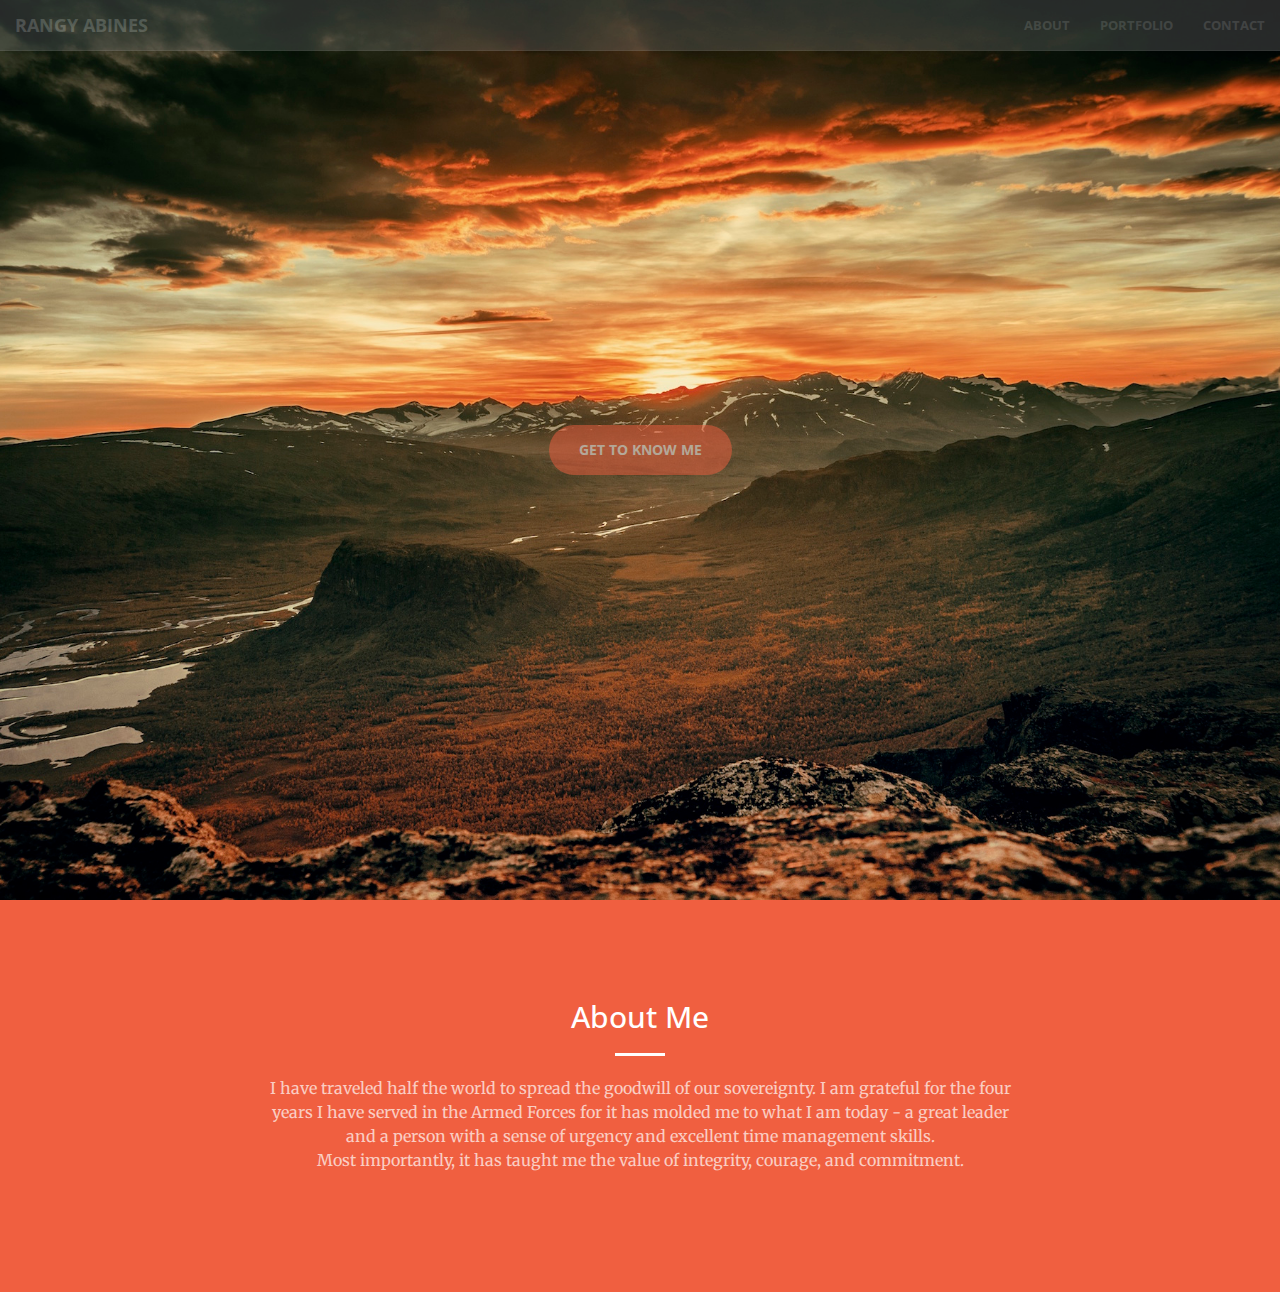
==== assignment2/index.html @ 612ea5e7 "updated files" ====
<!DOCTYPE html>
<html lang="en">

<head>

    <meta charset="utf-8">
    <meta http-equiv="X-UA-Compatible" content="IE=edge">
    <meta name="viewport" content="width=device-width, initial-scale=1">
    <meta name="description" content="">
    <meta name="author" content="">

    <title>Portfolio</title>

    <!-- Bootstrap Core CSS -->
    <link rel="stylesheet" href="css/bootstrap.min.css" type="text/css">

    <!-- Custom Fonts -->
    <link href='http://fonts.googleapis.com/css?family=Open+Sans:300italic,400italic,600italic,700italic,800italic,400,300,600,700,800' rel='stylesheet' type='text/css'>
    <link href='http://fonts.googleapis.com/css?family=Merriweather:400,300,300italic,400italic,700,700italic,900,900italic' rel='stylesheet' type='text/css'>
    <link rel="stylesheet" href="font-awesome/css/font-awesome.min.css" type="text/css">

    <!-- Plugin CSS -->
    <link rel="stylesheet" href="css/animate.min.css" type="text/css">

    <!-- Custom CSS -->
    <link rel="stylesheet" href="css/creative.css" type="text/css">

    <!-- HTML5 Shim and Respond.js IE8 support of HTML5 elements and media queries -->
    <!-- WARNING: Respond.js doesn't work if you view the page via file:// -->
    <!--[if lt IE 9]>
        <script src="https://oss.maxcdn.com/libs/html5shiv/3.7.0/html5shiv.js"></script>
        <script src="https://oss.maxcdn.com/libs/respond.js/1.4.2/respond.min.js"></script>
    <![endif]-->

</head>

<body id="page-top">

    <nav id="mainNav" class="navbar navbar-default navbar-fixed-top">
        <div class="container-fluid">
            <!-- Brand and toggle get grouped for better mobile display -->
            <div class="navbar-header">
                <button type="button" class="navbar-toggle collapsed" data-toggle="collapse" data-target="#bs-example-navbar-collapse-1">
                    <span class="sr-only">Toggle navigation</span>
                    <span class="icon-bar"></span>
                    <span class="icon-bar"></span>
                    <span class="icon-bar"></span>
                </button>
                <a class="navbar-brand page-scroll" href="#page-top">Rangy Abines</a>
            </div>

            <!-- Collect the nav links, forms, and other content for toggling -->
            <div class="collapse navbar-collapse" id="bs-example-navbar-collapse-1">
                <ul class="nav navbar-nav navbar-right">
                    <li>
                        <a class="page-scroll" href="index.html">About</a>
                    </li>
                    <li>
                        <a class="page-scroll" href="portfolio.html">Portfolio</a>
                    </li>
                    <li>
                        <a class="page-scroll" href="contact.html">Contact</a>
                    </li>
                </ul>
            </div>
            <!-- /.navbar-collapse -->
        </div>
        <!-- /.container-fluid -->
    </nav>

    <header>
        <div class="header-content">
            <div class="header-content-inner">
                <!-- <h1>Your Favorite Source of Free Bootstrap Themes</h1>
                <hr>
                <p>Start Bootstrap can help you build better websites using the Bootstrap CSS framework! Just download your template and start going, no strings attached!</p> -->
                <a href="#about" class="btn btn-primary btn-xl page-scroll">Get To Know Me</a>
            </div>
        </div>
    </header>

    <section class="bg-primary" id="about">
        <div class="container">
            <div class="row">
                <div class="col-lg-8 col-lg-offset-2 text-center">
                    <h2 class="section-heading">About Me</h2>
                    <hr class="light">
                    <p class="text-faded">I have traveled half the world to spread the goodwill of our sovereignty. I am grateful for the four years I have served in the Armed Forces for it has molded me to what I am today - a great leader and a person with a sense of urgency and excellent time management skills.<br> 
                    Most importantly, it has taught me the value of integrity, courage, and commitment.</p>
                </div>
            </div>
        </div>
    </section>

    <!-- jQuery -->
    <script src="js/jquery.js"></script>

    <!-- Bootstrap Core JavaScript -->
    <script src="js/bootstrap.min.js"></script>

    <!-- Plugin JavaScript -->
    <script src="js/jquery.easing.min.js"></script>
    <script src="js/jquery.fittext.js"></script>
    <script src="js/wow.min.js"></script>

    <!-- Custom Theme JavaScript -->
    <script src="js/creative.js"></script>

</body>

</html>
---- assignment2/css/creative.css ----
/*!
 * Start Bootstrap - Creative Bootstrap Theme (http://startbootstrap.com)
 * Code licensed under the Apache License v2.0.
 * For details, see http://www.apache.org/licenses/LICENSE-2.0.
 */

html,
body {
    width: 100%;
    height: 100%;
}

body {
    font-family: Merriweather,'Helvetica Neue',Arial,sans-serif;
}

hr {
    max-width: 50px;
    border-color: #f05f40;
    border-width: 3px;
}

hr.light {
    border-color: #fff;
}

a {
    color: #f05f40;
    -webkit-transition: all .35s;
    -moz-transition: all .35s;
    transition: all .35s;
}

a:hover,
a:focus {
    color: #eb3812;
}

h1,
h2,
h3,
h4,
h5,
h6 {
    font-family: 'Open Sans','Helvetica Neue',Arial,sans-serif;
}

p {
    margin-bottom: 20px;
    font-size: 16px;
    line-height: 1.5;
}

.bg-primary {
    background-color: #f05f40;
}

.bg-dark {
    color: #fff;
    background-color: #222;
}

.text-faded {
    color: rgba(255,255,255,.7);
}

section {
    padding: 100px 0;
}

aside {
    padding: 50px 0;
}

.no-padding {
    padding: 0;
}

.navbar-default {
    border-color: rgba(34,34,34,.05);
    font-family: 'Open Sans','Helvetica Neue',Arial,sans-serif;
    background-color: #fff;
    -webkit-transition: all .35s;
    -moz-transition: all .35s;
    transition: all .35s;
}

.navbar-default .navbar-header .navbar-brand {
    text-transform: uppercase;
    font-family: 'Open Sans','Helvetica Neue',Arial,sans-serif;
    font-weight: 700;
    color: #f05f40;
}

.navbar-default .navbar-header .navbar-brand:hover,
.navbar-default .navbar-header .navbar-brand:focus {
    color: #eb3812;
}

.navbar-default .nav > li>a,
.navbar-default .nav>li>a:focus {
    text-transform: uppercase;
    font-size: 13px;
    font-weight: 700;
    color: #222;
}

.navbar-default .nav > li>a:hover,
.navbar-default .nav>li>a:focus:hover {
    color: #f05f40;
}

.navbar-default .nav > li.active>a,
.navbar-default .nav>li.active>a:focus {
    color: #f05f40!important;
    background-color: gray;
    opacity: .3;
}

.navbar-default .nav > li.active>a:hover,
.navbar-default .nav>li.active>a:focus:hover {
    background-color: gray;
    opacity: .3;
}

@media(min-width:768px) {
    .navbar-default {
        border-color: rgba(255,255,255,.3);
        background-color: gray;
        opacity: .3;
    }

    .navbar-default .navbar-header .navbar-brand {
        color: rgba(255,255,255,.7);
    }

    .navbar-default .navbar-header .navbar-brand:hover,
    .navbar-default .navbar-header .navbar-brand:focus {
        color: #fff;
    }

    .navbar-default .nav > li>a,
    .navbar-default .nav>li>a:focus {
        color: rgba(255,255,255,.7);
    }

    .navbar-default .nav > li>a:hover,
    .navbar-default .nav>li>a:focus:hover {
        color: #fff;
    }

    .navbar-default.affix {
        border-color: rgba(34,34,34,.05);
        background-color: #fff;
    }

    .navbar-default.affix .navbar-header .navbar-brand {
        font-size: 14px;
        color: #f05f40;
    }

    .navbar-default.affix .navbar-header .navbar-brand:hover,
    .navbar-default.affix .navbar-header .navbar-brand:focus {
        color: #eb3812;
    }

    .navbar-default.affix .nav > li>a,
    .navbar-default.affix .nav>li>a:focus {
        color: #222;
    }

    .navbar-default.affix .nav > li>a:hover,
    .navbar-default.affix .nav>li>a:focus:hover {
        color: #f05f40;
    }
}

header {
    position: relative;
    width: 100%;
    min-height: auto;
    text-align: center;
    color: #fff;
    background-image: url(../img/header.jpg);
    background-position: center;
    -webkit-background-size: cover;
    -moz-background-size: cover;
    background-size: cover;
    -o-background-size: cover;
}

header .header-content {
    position: relative;
    width: 100%;
    padding: 100px 15px;
    text-align: center;
}

header .header-content .header-content-inner h1 {
    margin-top: 0;
    margin-bottom: 0;
    text-transform: uppercase;
    font-weight: 700;
}

header .header-content .header-content-inner hr {
    margin: 30px auto;
}

header .header-content .header-content-inner p {
    margin-bottom: 50px;
    font-size: 16px;
    font-weight: 300;
    color: rgba(255,255,255,.7);
}

@media(min-width:768px) {
    header {
        min-height: 100%;
    }

    header .header-content {
        position: absolute;
        top: 50%;
        padding: 0 50px;
        -webkit-transform: translateY(-50%);
        -ms-transform: translateY(-50%);
        transform: translateY(-50%);
    }

    header .header-content .header-content-inner {
        margin-right: auto;
        margin-left: auto;
        max-width: 1000px;
    }

    header .header-content .header-content-inner p {
        margin-right: auto;
        margin-left: auto;
        max-width: 80%;
        font-size: 18px;
    }
    .header-content-inner a {
        opacity: .5;
    }
}

.section-heading {
    margin-top: 0;
}

.service-box {
    margin: 50px auto 0;
    max-width: 400px;
}

@media(min-width:992px) {
    .service-box {
        margin: 20px auto 0;
    }
}

.service-box p {
    margin-bottom: 0;
}

.portfolio-box {
    display: block;
    position: relative;
    margin: 0 auto;
    max-width: 650px;
}

.portfolio-box .portfolio-box-caption {
    display: block;
    position: absolute;
    bottom: 0;
    width: 100%;
    height: 100%;
    text-align: center;
    color: #fff;
    opacity: 0;
    background: rgba(240,95,64,.9);
    -webkit-transition: all .35s;
    -moz-transition: all .35s;
    transition: all .35s;
}

.portfolio-box .portfolio-box-caption .portfolio-box-caption-content {
    position: absolute;
    top: 50%;
    width: 100%;
    text-align: center;
    transform: translateY(-50%);
}

.portfolio-box .portfolio-box-caption .portfolio-box-caption-content .project-category,
.portfolio-box .portfolio-box-caption .portfolio-box-caption-content .project-name {
    padding: 0 15px;
    font-family: 'Open Sans','Helvetica Neue',Arial,sans-serif;
}

.portfolio-box .portfolio-box-caption .portfolio-box-caption-content .project-category {
    text-transform: uppercase;
    font-size: 14px;
    font-weight: 600;
}

.portfolio-box .portfolio-box-caption .portfolio-box-caption-content .project-name {
    font-size: 18px;
}

.portfolio-box:hover .portfolio-box-caption {
    opacity: 1;
}

@media(min-width:768px) {
    .portfolio-box .portfolio-box-caption .portfolio-box-caption-content .project-category {
        font-size: 16px;
    }

    .portfolio-box .portfolio-box-caption .portfolio-box-caption-content .project-name {
        font-size: 22px;
    }
}

.call-to-action h2 {
    margin: 0 auto 20px;
}

.text-primary {
    color: #f05f40;
}

.no-gutter > [class*=col-] {
    padding-right: 0;
    padding-left: 0;
}

.btn-default {
    border-color: #fff;
    color: #222;
    background-color: #fff;
    -webkit-transition: all .35s;
    -moz-transition: all .35s;
    transition: all .35s;
}

.btn-default:hover,
.btn-default:focus,
.btn-default.focus,
.btn-default:active,
.btn-default.active,
.open > .dropdown-toggle.btn-default {
    border-color: #ededed;
    color: #222;
    background-color: #f2f2f2;
}

.btn-default:active,
.btn-default.active,
.open > .dropdown-toggle.btn-default {
    background-image: none;
}

.btn-default.disabled,
.btn-default[disabled],
fieldset[disabled] .btn-default,
.btn-default.disabled:hover,
.btn-default[disabled]:hover,
fieldset[disabled] .btn-default:hover,
.btn-default.disabled:focus,
.btn-default[disabled]:focus,
fieldset[disabled] .btn-default:focus,
.btn-default.disabled.focus,
.btn-default[disabled].focus,
fieldset[disabled] .btn-default.focus,
.btn-default.disabled:active,
.btn-default[disabled]:active,
fieldset[disabled] .btn-default:active,
.btn-default.disabled.active,
.btn-default[disabled].active,
fieldset[disabled] .btn-default.active {
    border-color: #fff;
    background-color: #fff;
}

.btn-default .badge {
    color: #fff;
    background-color: #222;
}

.btn-primary {
    border-color: #f05f40;
    color: #fff;
    background-color: #f05f40;
    -webkit-transition: all .35s;
    -moz-transition: all .35s;
    transition: all .35s;
}

.btn-primary:hover,
.btn-primary:focus,
.btn-primary.focus,
.btn-primary:active,
.btn-primary.active,
.open > .dropdown-toggle.btn-primary {
    border-color: #ed431f;
    color: #fff;
    background-color: #ee4b28;
}

.btn-primary:active,
.btn-primary.active,
.open > .dropdown-toggle.btn-primary {
    background-image: none;
}

.btn-primary.disabled,
.btn-primary[disabled],
fieldset[disabled] .btn-primary,
.btn-primary.disabled:hover,
.btn-primary[disabled]:hover,
fieldset[disabled] .btn-primary:hover,
.btn-primary.disabled:focus,
.btn-primary[disabled]:focus,
fieldset[disabled] .btn-primary:focus,
.btn-primary.disabled.focus,
.btn-primary[disabled].focus,
fieldset[disabled] .btn-primary.focus,
.btn-primary.disabled:active,
.btn-primary[disabled]:active,
fieldset[disabled] .btn-primary:active,
.btn-primary.disabled.active,
.btn-primary[disabled].active,
fieldset[disabled] .btn-primary.active {
    border-color: #f05f40;
    background-color: #f05f40;
}

.btn-primary .badge {
    color: #f05f40;
    background-color: #fff;
}

.btn {
    border: 0;
    border-radius: 300px;
    text-transform: uppercase;
    font-family: 'Open Sans','Helvetica Neue',Arial,sans-serif;
    font-weight: 700;
}

.btn-xl {
    padding: 15px 30px;
}

::-moz-selection {
    text-shadow: none;
    color: #fff;
    background: #222;
}

::selection {
    text-shadow: none;
    color: #fff;
    background: #222;
}

img::selection {
    color: #fff;
    background: 0 0;
}

img::-moz-selection {
    color: #fff;
    background: 0 0;
}

body {
    webkit-tap-highlight-color: #222;
}

.img-responsive {width: 650px;
                 height: 350px;
}
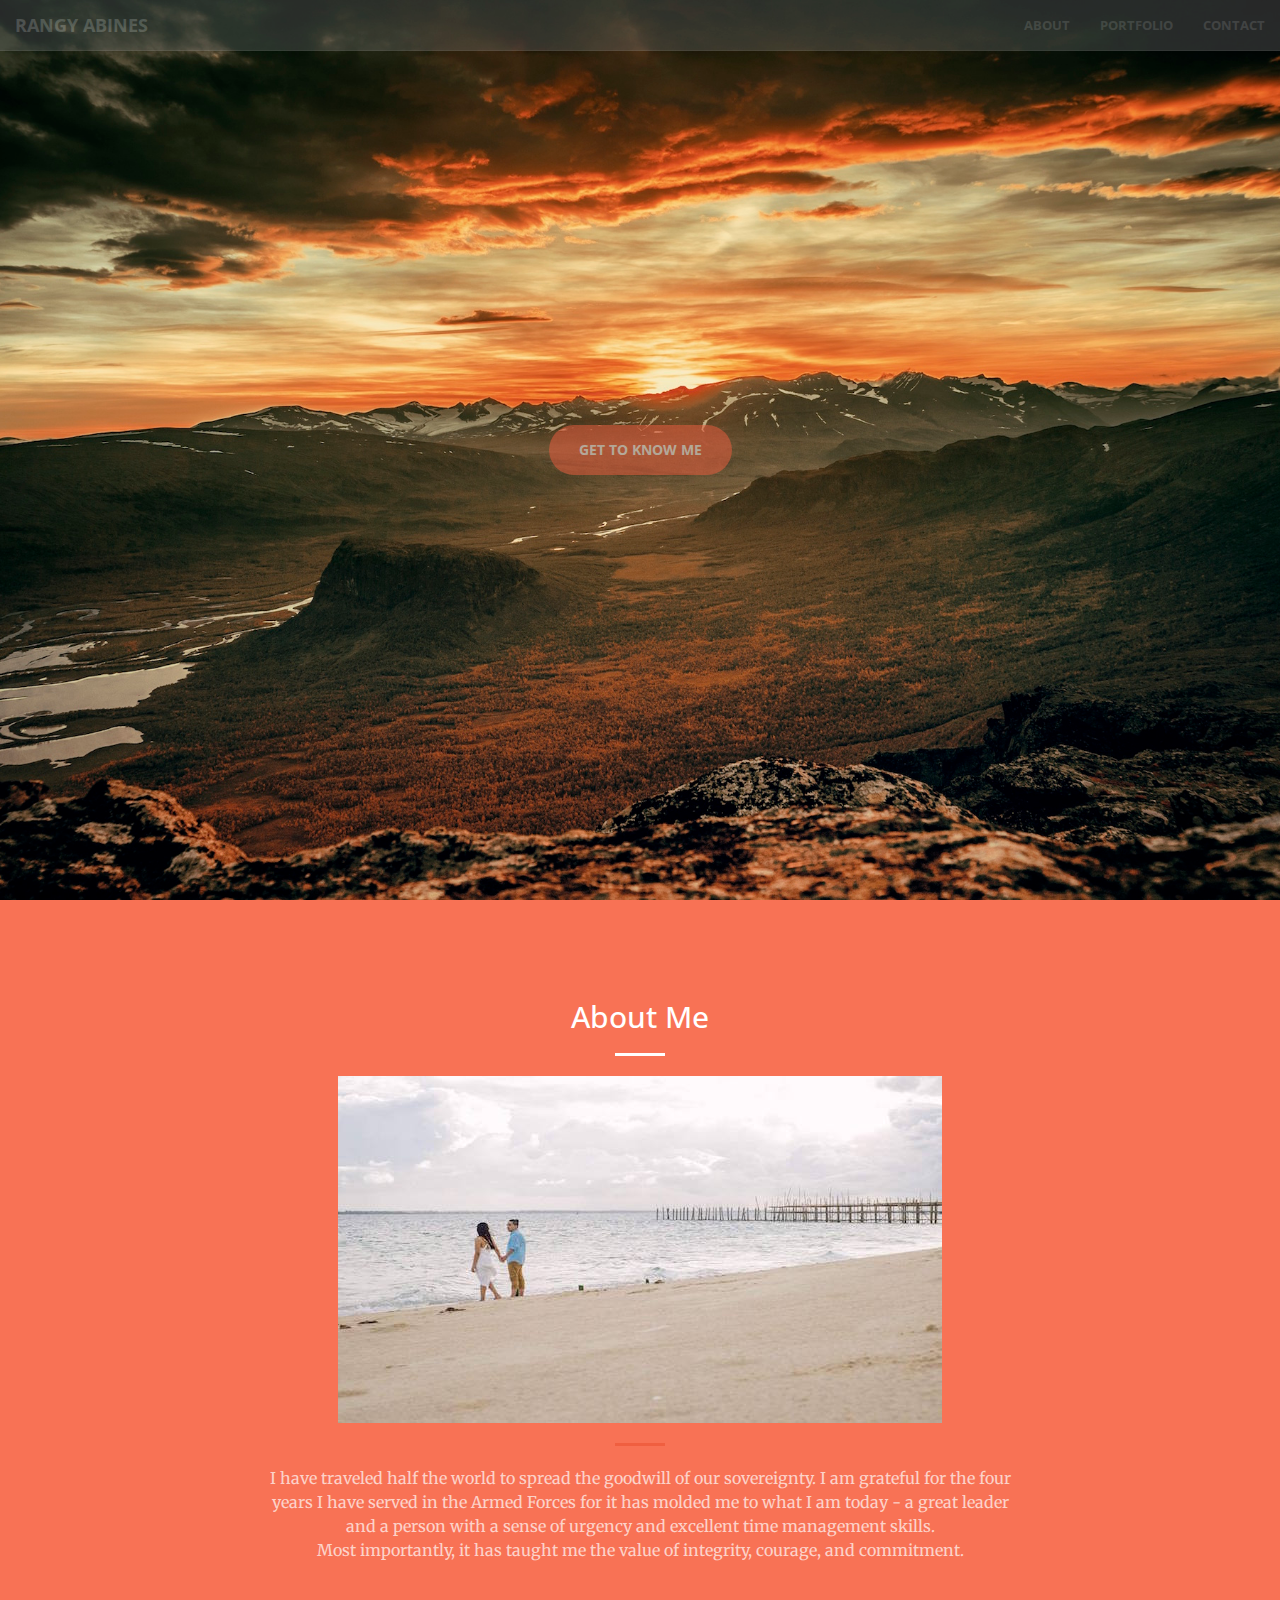
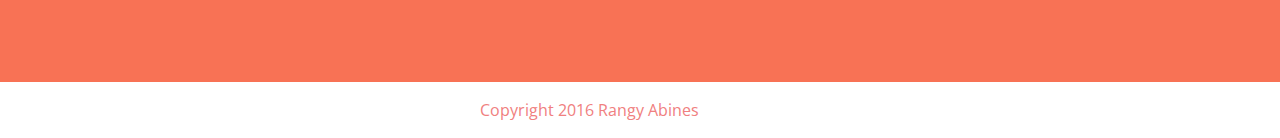
==== commit 8830f91a: "updated files" ====
--- a/assignment2/index.html
+++ b/assignment2/index.html
@@ -71,9 +71,6 @@
     <header>
         <div class="header-content">
             <div class="header-content-inner">
-                <!-- <h1>Your Favorite Source of Free Bootstrap Themes</h1>
-                <hr>
-                <p>Start Bootstrap can help you build better websites using the Bootstrap CSS framework! Just download your template and start going, no strings attached!</p> -->
                 <a href="#about" class="btn btn-primary btn-xl page-scroll">Get To Know Me</a>
             </div>
         </div>
@@ -85,12 +82,19 @@
                 <div class="col-lg-8 col-lg-offset-2 text-center">
                     <h2 class="section-heading">About Me</h2>
                     <hr class="light">
+                    <img src="./img/portfolio/8.jpg">
+                    <hr>
                     <p class="text-faded">I have traveled half the world to spread the goodwill of our sovereignty. I am grateful for the four years I have served in the Armed Forces for it has molded me to what I am today - a great leader and a person with a sense of urgency and excellent time management skills.<br> 
                     Most importantly, it has taught me the value of integrity, courage, and commitment.</p>
                 </div>
             </div>
         </div>
     </section>
+
+    <div class="navbar navabar-fixed-bottom">
+        <div class="container-foot">
+            <p class="navbar-text">Copyright 2016 Rangy Abines</p>
+    </div>
 
     <!-- jQuery -->
     <script src="js/jquery.js"></script>
--- a/assignment2/css/creative.css
+++ b/assignment2/css/creative.css
@@ -52,7 +52,7 @@
 }
 
 .bg-primary {
-    background-color: #f05f40;
+    background-color: #f87255;
 }
 
 .bg-dark {
@@ -484,4 +484,28 @@
 .img-responsive {width: 650px;
                  height: 350px;
 }
-
+/*.form-group {
+    padding-right: 40em; 
+
+}*/
+form {
+        position: relative;
+        margin-right: 90px;
+        padding-right: 30em;
+}
+.icons {
+   position: absolute;
+   right: 0;
+   margin-top: -20em;
+   margin-right: 10em;
+}
+
+.navbar-text {
+    color: #f08080;
+    text-align: center;
+    padding-left: 29em;
+    font-family: 'Open Sans','Helvetica Neue',Arial,sans-serif;
+}
+
+
+
